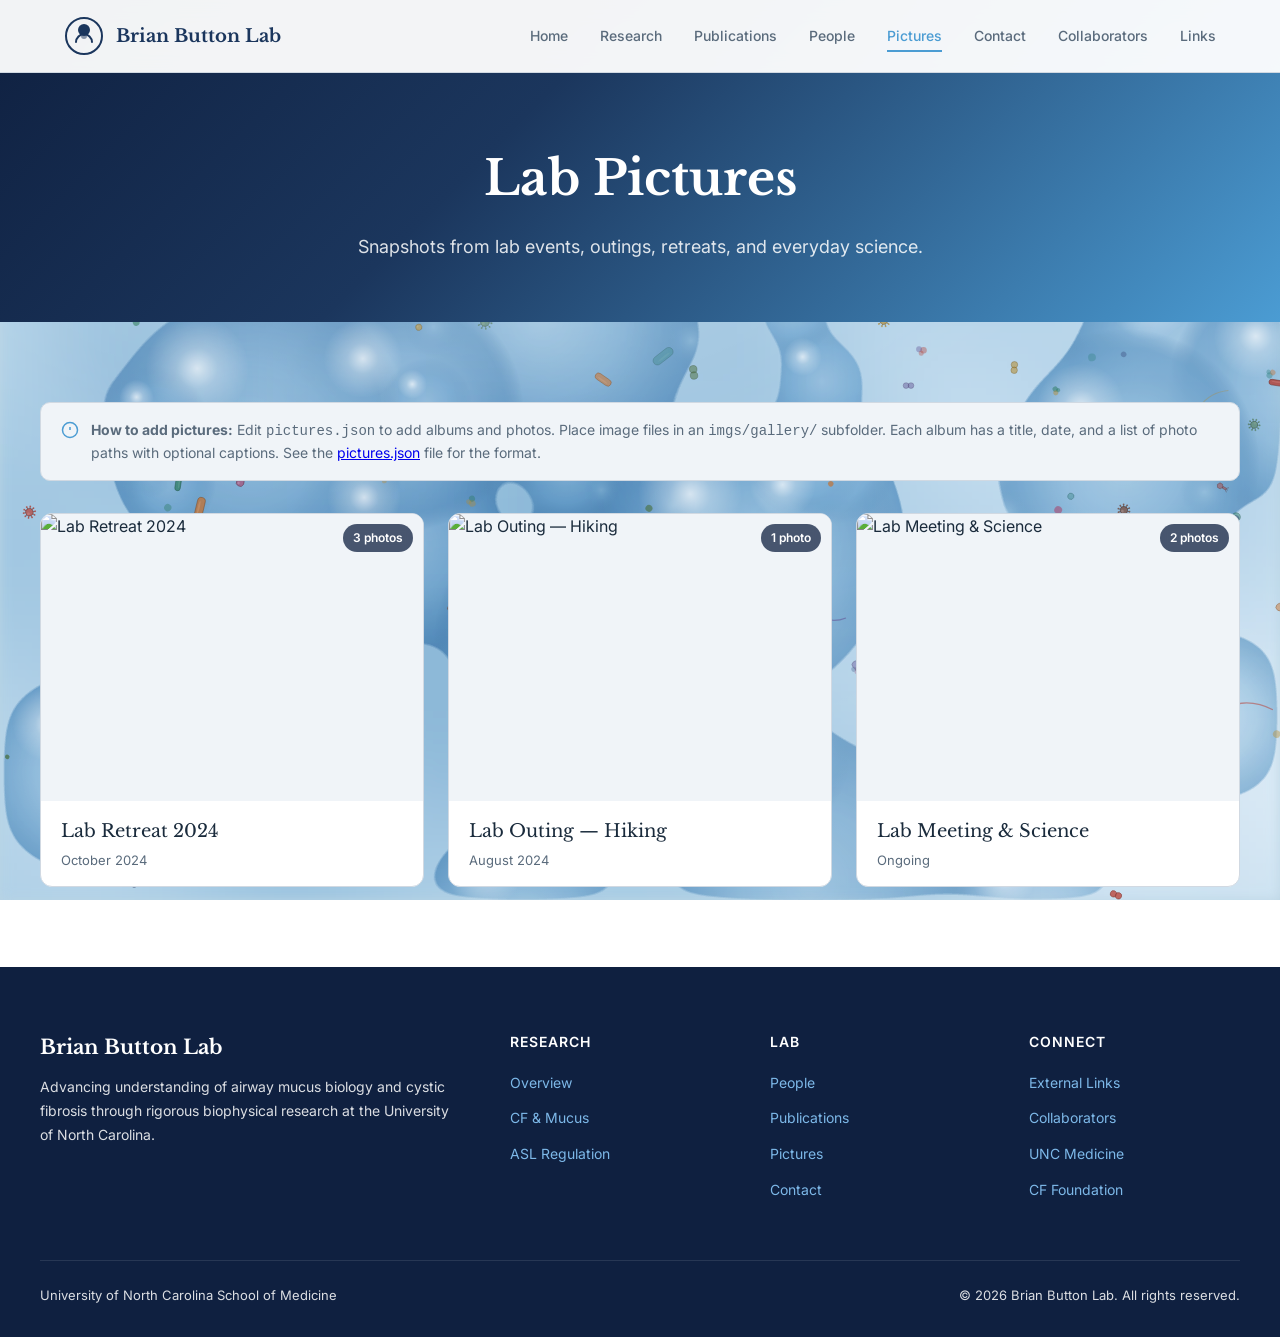
==== pictures.html @ 7db0a0fc "Add Files" ====
<!DOCTYPE html>
<html lang="en">
<head>
    <meta charset="UTF-8">
    <meta name="viewport" content="width=device-width, initial-scale=1.0">
    <title>Pictures | Brian Button Lab | UNC</title>
    <meta name="description" content="Photos from lab events, meetings, and outings at the Brian Button Lab at UNC.">
    <link rel="stylesheet" href="style.css">
    <style>
        /* ── Lightbox overlay ── */
        .lightbox {
            display: none;
            position: fixed;
            inset: 0;
            z-index: 2000;
            background: rgba(10,20,40,0.92);
            align-items: center;
            justify-content: center;
        }
        .lightbox.open { display: flex; }
        .lightbox-inner {
            position: relative;
            max-width: 90vw;
            max-height: 90vh;
            display: flex;
            flex-direction: column;
            align-items: center;
        }
        .lightbox-img {
            max-width: 90vw;
            max-height: 80vh;
            border-radius: 8px;
            object-fit: contain;
            display: block;
        }
        .lightbox-caption {
            color: rgba(255,255,255,0.8);
            font-size: 14px;
            margin-top: 12px;
            text-align: center;
        }
        .lightbox-close {
            position: absolute;
            top: -40px;
            right: 0;
            background: none;
            border: none;
            color: white;
            font-size: 28px;
            cursor: pointer;
            line-height: 1;
            opacity: 0.7;
            transition: opacity 150ms;
        }
        .lightbox-close:hover { opacity: 1; }
        .lightbox-nav {
            position: absolute;
            top: 50%;
            transform: translateY(-50%);
            background: rgba(255,255,255,0.15);
            border: none;
            color: white;
            font-size: 24px;
            width: 44px; height: 44px;
            border-radius: 50%;
            cursor: pointer;
            display: flex; align-items: center; justify-content: center;
            transition: background 150ms;
        }
        .lightbox-nav:hover { background: rgba(255,255,255,0.3); }
        .lightbox-prev { left: -56px; }
        .lightbox-next { right: -56px; }

        /* ── Album header bar ── */
        .album-header {
            display: flex;
            align-items: center;
            gap: 16px;
            margin-bottom: 32px;
        }
        .album-back {
            display: inline-flex;
            align-items: center;
            gap: 6px;
            color: var(--color-navy);
            text-decoration: none;
            font-weight: 500;
            font-size: 14px;
            cursor: pointer;
            background: none;
            border: none;
            padding: 0;
        }
        .album-back:hover { text-decoration: underline; }
        .album-header h2 {
            font-family: var(--font-heading);
            font-size: 24px;
            color: var(--color-primary);
        }

        /* ── Empty state ── */
        .empty-state {
            text-align: center;
            padding: 60px 24px;
            color: var(--color-text-muted);
        }
        .empty-state svg { margin-bottom: 16px; opacity: 0.4; }
        .empty-state p { font-size: 16px; }
        .empty-state .hint { font-size: 14px; margin-top: 8px; opacity: 0.7; }

        /* Note banner */
        .note-banner {
            background: var(--color-bg-alt);
            border: 1px solid var(--color-border);
            border-radius: 10px;
            padding: 16px 20px;
            font-size: 14px;
            color: var(--color-text-muted);
            margin-bottom: 32px;
            display: flex;
            gap: 12px;
            align-items: flex-start;
        }
        .note-banner svg { flex-shrink: 0; color: var(--color-navy); margin-top: 2px; }
    </style>
</head>
<body>

    <!-- ── Navigation ── -->
    <nav class="nav">
        <div class="nav-container">
            <a href="index.html" class="nav-logo">
                <svg class="nav-logo-icon" viewBox="0 0 40 40" fill="none">
                    <circle cx="20" cy="20" r="18" stroke="currentColor" stroke-width="2"/>
                    <circle cx="20" cy="14" r="6" fill="currentColor"/>
                    <path d="M12 26c0-4 4-8 8-8s8 4 8 8" stroke="currentColor" stroke-width="2" stroke-linecap="round"/>
                    <circle cx="20" cy="20" r="3" fill="currentColor" opacity="0.5"/>
                </svg>
                <span class="nav-logo-text">Brian Button Lab</span>
            </a>
            <ul class="nav-links" id="navLinks">
                <li><a href="index.html">Home</a></li>
                <li><a href="research.html">Research</a></li>
                <li><a href="publications.html">Publications</a></li>
                <li><a href="people.html">People</a></li>
                <li><a href="pictures.html" class="active">Pictures</a></li>
                <li><a href="contact.html">Contact</a></li>
                <li><a href="collaborators.html">Collaborators</a></li>
                <li><a href="links.html">Links</a></li>
            </ul>
            <button class="nav-toggle" id="navToggle" aria-label="Toggle menu">
                <span></span><span></span><span></span>
            </button>
        </div>
    </nav>

    <!-- ── Page Header ── -->
    <header class="page-header">
        <h1>Lab Pictures</h1>
        <p>Snapshots from lab events, outings, retreats, and everyday science.</p>
    </header>

    <!-- ── Main Content ── -->
    <section class="section">
        <div class="container">

            <div class="note-banner">
                <svg viewBox="0 0 24 24" fill="none" stroke="currentColor" stroke-width="2" width="18" height="18">
                    <circle cx="12" cy="12" r="10"/><line x1="12" y1="8" x2="12" y2="12"/>
                    <line x1="12" y1="16" x2="12.01" y2="16"/>
                </svg>
                <span>
                    <strong>How to add pictures:</strong> Edit <code>pictures.json</code> to add albums and photos.
                    Place image files in an <code>imgs/gallery/</code> subfolder. Each album has a title, date, and a list of photo paths with optional captions.
                    See the <a href="pictures.json">pictures.json</a> file for the format.
                </span>
            </div>

            <!-- Album view / Photo view rendered by JS -->
            <div id="app"></div>

        </div>
    </section>

    <!-- ── Lightbox ── -->
    <div class="lightbox" id="lightbox" role="dialog" aria-modal="true" aria-label="Image viewer">
        <div class="lightbox-inner">
            <button class="lightbox-close" id="lbClose" aria-label="Close">&times;</button>
            <button class="lightbox-nav lightbox-prev" id="lbPrev" aria-label="Previous">&#8592;</button>
            <img class="lightbox-img" id="lbImg" src="" alt="">
            <button class="lightbox-nav lightbox-next" id="lbNext" aria-label="Next">&#8594;</button>
            <div class="lightbox-caption" id="lbCaption"></div>
        </div>
    </div>

    <!-- ── Footer ── -->
    <footer class="footer">
        <div class="footer-content">
            <div class="footer-brand">
                <h3>Brian Button Lab</h3>
                <p>Advancing understanding of airway mucus biology and cystic fibrosis through rigorous biophysical research at the University of North Carolina.</p>
            </div>
            <div class="footer-links">
                <h4>Research</h4>
                <ul>
                    <li><a href="research.html">Overview</a></li>
                    <li><a href="research.html#cf-mucus">CF &amp; Mucus</a></li>
                    <li><a href="research.html#asl">ASL Regulation</a></li>
                </ul>
            </div>
            <div class="footer-links">
                <h4>Lab</h4>
                <ul>
                    <li><a href="people.html">People</a></li>
                    <li><a href="publications.html">Publications</a></li>
                    <li><a href="pictures.html">Pictures</a></li>
                    <li><a href="contact.html">Contact</a></li>
                </ul>
            </div>
            <div class="footer-links">
                <h4>Connect</h4>
                <ul>
                    <li><a href="links.html">External Links</a></li>
                                        <li><a href="collaborators.html">Collaborators</a></li>
<li><a href="https://www.med.unc.edu" target="_blank">UNC Medicine</a></li>
                    <li><a href="https://www.cff.org" target="_blank">CF Foundation</a></li>
                </ul>
            </div>
        </div>
        <div class="footer-bottom">
            <span>University of North Carolina School of Medicine</span>
            <span>&copy; 2026 Brian Button Lab. All rights reserved.</span>
        </div>
    </footer>

    <script>
        // Mobile nav
        document.getElementById('navToggle').addEventListener('click', function () {
            this.classList.toggle('active');
            document.getElementById('navLinks').classList.toggle('active');
        });

        // ── Gallery app ──
        let albums = [];
        let currentAlbum = null;
        let lightboxPhotos = [];
        let lightboxIdx = 0;

        async function loadGallery() {
            try {
                const res = await fetch('pictures.json');
                albums = await res.json();
            } catch (e) {
                albums = [];
            }
            renderAlbums();
        }

        function renderAlbums() {
            currentAlbum = null;
            const app = document.getElementById('app');
            if (!albums.length) {
                app.innerHTML = `
                    <div class="empty-state">
                        <svg viewBox="0 0 24 24" fill="none" stroke="currentColor" stroke-width="1.5" width="48" height="48">
                            <rect x="3" y="3" width="18" height="18" rx="2"/><circle cx="8.5" cy="8.5" r="1.5"/>
                            <polyline points="21 15 16 10 5 21"/>
                        </svg>
                        <p>No albums yet.</p>
                        <p class="hint">Add albums to <code>pictures.json</code> to get started.</p>
                    </div>`;
                return;
            }
            const grid = document.createElement('div');
            grid.className = 'album-grid';
            albums.forEach((album, i) => {
                const cover = album.photos && album.photos.length > 0 ? album.photos[0].src : '';
                const card = document.createElement('div');
                card.className = 'album-card';
                card.setAttribute('role', 'button');
                card.setAttribute('tabindex', '0');
                card.setAttribute('aria-label', `Open album: ${album.title}`);
                card.innerHTML = `
                    <div class="album-cover">
                        ${cover
                            ? `<img src="${cover}" alt="${album.title}" loading="lazy">`
                            : `<div class="photo-placeholder-box">No photos yet</div>`
                        }
                        <span class="album-count">${album.photos ? album.photos.length : 0} photo${album.photos && album.photos.length !== 1 ? 's' : ''}</span>
                    </div>
                    <div class="album-info">
                        <div class="album-title">${album.title}</div>
                        <div class="album-date">${album.date || ''}</div>
                    </div>
                `;
                card.addEventListener('click', () => openAlbum(i));
                card.addEventListener('keydown', e => { if (e.key === 'Enter') openAlbum(i); });
                grid.appendChild(card);
            });
            app.innerHTML = '';
            app.appendChild(grid);
        }

        function openAlbum(idx) {
            currentAlbum = albums[idx];
            lightboxPhotos = currentAlbum.photos || [];
            const app = document.getElementById('app');

            const header = document.createElement('div');
            header.className = 'album-header';
            header.innerHTML = `
                <button class="album-back" id="backBtn">
                    <svg viewBox="0 0 24 24" fill="none" stroke="currentColor" stroke-width="2" width="16" height="16">
                        <polyline points="15 18 9 12 15 6"/>
                    </svg>
                    All Albums
                </button>
                <h2>${currentAlbum.title}</h2>
            `;

            const grid = document.createElement('div');
            grid.className = 'photo-grid';

            if (!lightboxPhotos.length) {
                grid.innerHTML = `<div class="empty-state" style="grid-column:1/-1">
                    <p>No photos in this album yet.</p>
                    <p class="hint">Add photo paths to this album in <code>pictures.json</code>.</p>
                </div>`;
            } else {
                lightboxPhotos.forEach((photo, i) => {
                    const thumb = document.createElement('div');
                    thumb.className = 'photo-thumb';
                    thumb.setAttribute('role', 'button');
                    thumb.setAttribute('tabindex', '0');
                    thumb.setAttribute('aria-label', photo.caption || `Photo ${i + 1}`);
                    thumb.innerHTML = `<img src="${photo.src}" alt="${photo.caption || ''}" loading="lazy">`;
                    thumb.addEventListener('click', () => openLightbox(i));
                    thumb.addEventListener('keydown', e => { if (e.key === 'Enter') openLightbox(i); });
                    grid.appendChild(thumb);
                });
            }

            app.innerHTML = '';
            app.appendChild(header);
            app.appendChild(grid);
            document.getElementById('backBtn').addEventListener('click', renderAlbums);
            window.scrollTo({ top: 0, behavior: 'smooth' });
        }

        // ── Lightbox ──
        function openLightbox(idx) {
            lightboxIdx = idx;
            updateLightbox();
            document.getElementById('lightbox').classList.add('open');
            document.body.style.overflow = 'hidden';
        }
        function closeLightbox() {
            document.getElementById('lightbox').classList.remove('open');
            document.body.style.overflow = '';
        }
        function updateLightbox() {
            const p = lightboxPhotos[lightboxIdx];
            document.getElementById('lbImg').src = p.src;
            document.getElementById('lbImg').alt = p.caption || '';
            document.getElementById('lbCaption').textContent = p.caption || '';
            document.getElementById('lbPrev').style.display = lightboxIdx > 0 ? 'flex' : 'none';
            document.getElementById('lbNext').style.display = lightboxIdx < lightboxPhotos.length - 1 ? 'flex' : 'none';
        }
        document.getElementById('lbClose').addEventListener('click', closeLightbox);
        document.getElementById('lbPrev').addEventListener('click', () => { lightboxIdx--; updateLightbox(); });
        document.getElementById('lbNext').addEventListener('click', () => { lightboxIdx++; updateLightbox(); });
        document.getElementById('lightbox').addEventListener('click', e => { if (e.target === e.currentTarget) closeLightbox(); });
        document.addEventListener('keydown', e => {
            if (!document.getElementById('lightbox').classList.contains('open')) return;
            if (e.key === 'Escape') closeLightbox();
            if (e.key === 'ArrowLeft' && lightboxIdx > 0) { lightboxIdx--; updateLightbox(); }
            if (e.key === 'ArrowRight' && lightboxIdx < lightboxPhotos.length - 1) { lightboxIdx++; updateLightbox(); }
        });

        loadGallery();
    </script>
    <script src="mucus-bg.js"></script>
</body>
</html>
---- style.css ----
/* ============================================================
   Brian Button Lab — Unified Stylesheet
   style.css · All pages import this file
   ============================================================ */

/* ── Google Fonts ── */
@import url('https://fonts.googleapis.com/css2?family=Inter:wght@400;500;600&family=Libre+Baskerville:ital,wght@0,400;0,700;1,400&display=swap');

/* ── Design Tokens ── */
:root {
    --color-navy:          #4B9CD3;
    --color-navy-dark:     #1B365D;
    --color-carolina-blue: #7DB8E8;
    --color-white:         #FFFFFF;
    --color-unc-red:       #990000;
    --color-primary:       #1B365D;
    --color-primary-dark:  #0F2040;
    --color-secondary:     #4B9CD3;
    --color-accent:        #7DB8E8;
    --color-accent-light:  #A8D4F0;
    --color-bg-light:      #FAFBFC;
    --color-bg-alt:        #F0F4F8;
    --color-text:          #1A2B3C;
    --color-text-muted:    #5A6B7C;
    --color-border:        #D1D9E2;

    --font-heading: 'Libre Baskerville', Georgia, serif;
    --font-body:    'Inter', system-ui, -apple-system, sans-serif;

    --shadow-sm: 0 1px 3px rgba(0,0,0,0.08);
    --shadow-md: 0 4px 12px rgba(0,0,0,0.10);
    --shadow-lg: 0 8px 30px rgba(0,0,0,0.12);

    --transition-fast: 150ms ease;
    --transition-base: 300ms ease;
}

/* ── Reset ── */
*, *::before, *::after { box-sizing: border-box; margin: 0; padding: 0; }
html { scroll-behavior: smooth; }
body {
    font-family: var(--font-body);
    font-size: 16px;
    line-height: 1.6;
    color: var(--color-text);
    background: var(--color-bg-light);
    -webkit-font-smoothing: antialiased;
}

/* ============================================================
   NAVIGATION
   ============================================================ */
.nav {
    position: fixed;
    top: 0; left: 0; right: 0;
    z-index: 1000;
    background: rgba(255,255,255,0.95);
    backdrop-filter: blur(10px);
    border-bottom: 1px solid var(--color-border);
}
.nav-container {
    max-width: 1200px;
    margin: 0 auto;
    padding: 0 24px;
    display: flex;
    justify-content: space-between;
    align-items: center;
    height: 72px;
}
.nav-logo {
    display: flex;
    align-items: center;
    gap: 12px;
    text-decoration: none;
    color: var(--color-primary);
}
.nav-logo-icon { width: 40px; height: 40px; }
.nav-logo-text {
    font-family: var(--font-heading);
    font-size: 18px;
    font-weight: 700;
}
.nav-links {
    display: flex;
    gap: 32px;
    list-style: none;
}
.nav-links a {
    text-decoration: none;
    color: var(--color-text-muted);
    font-size: 14px;
    font-weight: 500;
    padding: 8px 0;
    position: relative;
    transition: var(--transition-fast);
}
.nav-links a::after {
    content: '';
    position: absolute;
    bottom: 0; left: 0;
    width: 0; height: 2px;
    background: var(--color-navy);
    transition: var(--transition-base);
}
.nav-links a:hover,
.nav-links a.active { color: var(--color-navy); }
.nav-links a:hover::after,
.nav-links a.active::after { width: 100%; }
.nav-toggle {
    display: none;
    flex-direction: column;
    gap: 5px;
    background: none;
    border: none;
    cursor: pointer;
    padding: 8px;
}
.nav-toggle span {
    width: 24px; height: 2px;
    background: var(--color-text);
    transition: var(--transition-fast);
}

/* ============================================================
   HERO (index.html only)
   ============================================================ */
.hero {
    min-height: 80vh;
    display: flex;
    align-items: center;
    justify-content: center;
    position: relative;
    overflow: hidden;
    background: linear-gradient(135deg, var(--color-primary-dark) 0%, var(--color-primary) 40%, var(--color-navy) 100%);
    padding-top: 72px;
}
.hero-bg { position: absolute; inset: 0; opacity: 0.12; }
.hero-bg img { width: 100%; height: 100%; object-fit: cover; }
.hero-content {
    position: relative;
    z-index: 1;
    text-align: center;
    padding: 60px 24px;
    max-width: 900px;
}
.hero-badge {
    display: inline-flex;
    align-items: center;
    gap: 8px;
    background: rgba(255,255,255,0.15);
    padding: 8px 16px;
    border-radius: 100px;
    color: rgba(255,255,255,0.9);
    font-size: 13px;
    font-weight: 500;
    margin-bottom: 32px;
    backdrop-filter: blur(4px);
}
.hero-title {
    font-family: var(--font-heading);
    font-size: clamp(32px, 6vw, 56px);
    font-weight: 700;
    color: var(--color-white);
    line-height: 1.15;
    margin-bottom: 24px;
}
.hero-subtitle {
    font-size: clamp(18px, 2.5vw, 22px);
    color: rgba(255,255,255,0.85);
    max-width: 700px;
    margin: 0 auto 40px;
    line-height: 1.6;
}
.hero-cta {
    display: inline-flex;
    align-items: center;
    gap: 8px;
    background: var(--color-white);
    color: var(--color-primary);
    padding: 16px 32px;
    border-radius: 8px;
    text-decoration: none;
    font-weight: 600;
    font-size: 15px;
    transition: var(--transition-base);
}
.hero-cta:hover { transform: translateY(-2px); box-shadow: var(--shadow-lg); }

/* ============================================================
   PAGE HEADER (interior pages)
   ============================================================ */
.page-header {
    background: linear-gradient(135deg, var(--color-primary-dark) 0%, var(--color-primary) 40%, var(--color-navy) 100%);
    padding: 140px 24px 60px;
    text-align: center;
}
.page-header h1 {
    font-family: var(--font-heading);
    font-size: clamp(32px, 5vw, 48px);
    color: white;
    margin-bottom: 16px;
}
.page-header p {
    color: rgba(255,255,255,0.85);
    max-width: 600px;
    margin: 0 auto;
    font-size: 18px;
}

/* ============================================================
   LAYOUT UTILITIES
   ============================================================ */
.section { padding: 80px 24px; }
.section-alt { background: var(--color-bg-alt); }
.container { max-width: 1200px; margin: 0 auto; }
.container--narrow { max-width: 900px; margin: 0 auto; }

.section-header { text-align: center; margin-bottom: 48px; }
.section-label {
    font-size: 13px;
    font-weight: 600;
    text-transform: uppercase;
    letter-spacing: 1.5px;
    color: var(--color-navy);
    margin-bottom: 16px;
}
.section-title {
    font-family: var(--font-heading);
    font-size: clamp(28px, 4vw, 38px);
    font-weight: 700;
    color: var(--color-text);
    margin-bottom: 16px;
}
.section-subtitle {
    font-size: 18px;
    color: var(--color-text-muted);
    max-width: 600px;
    margin: 0 auto;
}

/* ============================================================
   INFO SECTION CARD (shared across pages)
   ============================================================ */
.info-section {
    background: white;
    border-radius: 16px;
    padding: 40px;
    margin-bottom: 32px;
    border: 1px solid var(--color-border);
}
.info-section h2 {
    font-family: var(--font-heading);
    font-size: 24px;
    color: var(--color-primary);
    margin-bottom: 20px;
    padding-bottom: 16px;
    border-bottom: 2px solid var(--color-navy);
}
.info-section p { color: var(--color-text-muted); margin-bottom: 16px; line-height: 1.8; }
.info-section p:last-child { margin-bottom: 0; }
.info-section ul { list-style: none; padding: 0; }
.info-section li {
    padding: 12px 0;
    border-bottom: 1px solid var(--color-border);
    color: var(--color-text-muted);
}
.info-section li:last-child { border-bottom: none; }
.info-section strong { color: var(--color-text); }

/* ============================================================
   HOME PAGE — ABOUT SECTION
   ============================================================ */
.about-grid {
    display: grid;
    grid-template-columns: 1fr 1fr;
    gap: 64px;
    align-items: center;
}
.about-content p { color: var(--color-text-muted); margin-bottom: 20px; line-height: 1.8; }
.about-image { border-radius: 16px; overflow: hidden; box-shadow: var(--shadow-lg); }
.about-image img { width: 100%; height: auto; display: block; }

.mission-box {
    background: linear-gradient(135deg, var(--color-primary) 0%, var(--color-navy) 100%);
    border-radius: 24px;
    padding: 48px;
    color: white;
    margin-top: 48px;
}
.mission-box h3 { font-family: var(--font-heading); font-size: 24px; margin-bottom: 16px; }
.mission-box p { opacity: 0.9; line-height: 1.8; font-size: 17px; }

/* ============================================================
   HOME PAGE — RESEARCH CARDS
   ============================================================ */
.research-preview {
    display: grid;
    grid-template-columns: repeat(3, 1fr);
    gap: 24px;
}
.research-card {
    background: var(--color-white);
    border-radius: 12px;
    padding: 28px;
    border: 1px solid var(--color-border);
    transition: var(--transition-base);
}
.research-card:hover {
    transform: translateY(-4px);
    box-shadow: var(--shadow-md);
    border-color: var(--color-navy);
}
.research-card-icon {
    width: 48px; height: 48px;
    background: linear-gradient(135deg, var(--color-primary) 0%, var(--color-navy) 100%);
    border-radius: 10px;
    display: flex; align-items: center; justify-content: center;
    margin-bottom: 16px;
    color: white;
}
.research-card-title { font-family: var(--font-heading); font-size: 18px; font-weight: 700; margin-bottom: 12px; color: var(--color-text); }
.research-card-desc { font-size: 14px; color: var(--color-text-muted); line-height: 1.7; }
.research-card-link { display: inline-block; margin-top: 16px; color: var(--color-navy); font-weight: 500; text-decoration: none; font-size: 14px; }
.research-card-link:hover { text-decoration: underline; }

/* ============================================================
   CTA SECTIONS
   ============================================================ */
.cta-section {
    background: var(--color-primary-dark);
    color: white;
    text-align: center;
    padding: 80px 24px;
}
.cta-section h2 { font-family: var(--font-heading); font-size: 32px; margin-bottom: 16px; }
.cta-section p { opacity: 0.9; margin-bottom: 32px; max-width: 600px; margin-left: auto; margin-right: auto; }
.cta-buttons { display: flex; gap: 16px; justify-content: center; flex-wrap: wrap; }
.cta-btn, .btn {
    padding: 14px 28px;
    border-radius: 8px;
    text-decoration: none;
    font-weight: 600;
    font-size: 15px;
    transition: var(--transition-base);
    display: inline-flex;
    align-items: center;
    gap: 8px;
    cursor: pointer;
    border: none;
}
.cta-btn-primary, .btn-primary {
    background: var(--color-white);
    color: var(--color-primary);
}
.cta-btn-primary:hover, .btn-primary:hover { transform: translateY(-2px); box-shadow: var(--shadow-lg); }
.cta-btn-secondary {
    background: transparent;
    color: var(--color-white);
    border: 2px solid rgba(255,255,255,0.5);
}
.cta-btn-secondary:hover { border-color: var(--color-white); }

/* CTA box (used on People page) */
.cta-box {
    background: linear-gradient(135deg, var(--color-primary) 0%, var(--color-navy) 100%);
    border-radius: 16px;
    padding: 40px;
    color: white;
    margin-bottom: 32px;
    display: flex;
    align-items: center;
    justify-content: space-between;
    gap: 32px;
    flex-wrap: wrap;
}
.cta-box h2 { font-family: var(--font-heading); font-size: 24px; margin-bottom: 8px; }
.cta-box p { opacity: 0.9; font-size: 15px; max-width: 480px; }
.cta-box .cta-btn {
    background: white;
    color: var(--color-primary);
    white-space: nowrap;
}
.cta-box .cta-btn:hover { transform: translateY(-2px); box-shadow: 0 8px 24px rgba(0,0,0,0.15); }

/* ============================================================
   PEOPLE PAGE
   ============================================================ */

/* PI card */
.pi-card {
    display: grid;
    grid-template-columns: 220px 1fr;
    gap: 36px;
    align-items: start;
}
.pi-card .photo-wrap {
    border-radius: 10px;
    overflow: hidden;
    border: 1px solid var(--color-border);
    background: var(--color-bg-alt);
    aspect-ratio: 4/5;
    display: flex; align-items: center; justify-content: center;
}
.pi-card .photo-wrap img { width: 100%; height: 100%; object-fit: cover; display: block; }
.pi-card .photo-wrap img[src=""],
.pi-card .photo-wrap img:not([src]) { display: none; }
.pi-card .photo-wrap .photo-placeholder { font-size: 13px; color: var(--color-text-muted); text-align: center; padding: 16px; }
.pi-card .pi-titles { font-size: 13px; color: var(--color-text-muted); line-height: 1.8; margin-bottom: 16px; text-transform: uppercase; letter-spacing: 0.05em; }
.pi-card .pi-name { font-family: var(--font-heading); font-size: 28px; color: var(--color-primary); margin-bottom: 4px; }
.pi-card .pi-meta-list { list-style: none; padding: 0; margin-top: 20px; border-top: 1px solid var(--color-border); }
.pi-card .pi-meta-list li { padding: 10px 0; border-bottom: 1px solid var(--color-border); display: flex; gap: 16px; font-size: 14px; color: var(--color-text-muted); }
.pi-card .pi-meta-list li:last-child { border-bottom: none; }
.pi-card .pi-meta-list strong { color: var(--color-text); min-width: 100px; flex-shrink: 0; }
.pi-card .pi-meta-list a { color: var(--color-navy); text-decoration: none; }
.pi-card .pi-meta-list a:hover { text-decoration: underline; }

/* Member list — vertical */
.member-list { display: flex; flex-direction: column; gap: 20px; }
.member-row {
    display: grid;
    grid-template-columns: auto 1fr;
    gap: 24px;
    align-items: start;
    background: white;
    border-radius: 12px;
    border: 1px solid var(--color-border);
    padding: 20px;
    transition: var(--transition-base);
}
.member-row:hover { box-shadow: var(--shadow-md); border-color: var(--color-navy); }
.member-row .photo-wrap {
    border-radius: 8px;
    overflow: hidden;
    border: 1px solid var(--color-border);
    background: var(--color-bg-alt);
    height: 275px;
    display: flex; align-items: center; justify-content: center;
}
.member-row .photo-wrap img { height: 100%; width: auto; object-fit: contain; display: block; }
.member-row .photo-wrap img[src=""],
.member-row .photo-wrap img:not([src]) { display: none; }
.member-row .photo-placeholder { font-size: 11px; color: var(--color-text-muted); text-align: center; padding: 8px; line-height: 1.4; }
.member-row .member-info { display: flex; flex-direction: column; justify-content: center; }
.member-row .member-role { font-size: 11px; font-weight: 600; text-transform: uppercase; letter-spacing: 1.2px; color: var(--color-navy); margin-bottom: 4px; }
.member-row .member-name { font-family: var(--font-heading); font-size: 20px; color: var(--color-text); margin-bottom: 8px; }
.member-row .member-bio { font-size: 14px; color: var(--color-text-muted); line-height: 1.7; }

/* ============================================================
   PUBLICATIONS PAGE
   ============================================================ */
.pub-layout {
    display: grid;
    grid-template-columns: 200px 1fr;
    gap: 48px;
    align-items: start;
}
.pub-sidebar {
    position: sticky;
    top: 96px;
}
.pub-sidebar h3 {
    font-family: var(--font-heading);
    font-size: 14px;
    color: var(--color-text-muted);
    text-transform: uppercase;
    letter-spacing: 1px;
    margin-bottom: 16px;
}
.pub-sidebar a {
    display: block;
    padding: 6px 10px;
    border-radius: 6px;
    color: var(--color-text-muted);
    text-decoration: none;
    font-size: 14px;
    transition: var(--transition-fast);
}
.pub-sidebar a:hover, .pub-sidebar a.active {
    background: var(--color-bg-alt);
    color: var(--color-navy);
}
.pub-year {
    margin-bottom: 40px;
    background: white;
    border-radius: 16px;
    border: 1px solid var(--color-border);
    overflow: hidden;
}
.pub-year__head {
    display: flex;
    align-items: baseline;
    gap: 16px;
    padding: 20px 28px;
    background: var(--color-bg-alt);
    border-bottom: 1px solid var(--color-border);
}
.pub-year__num { font-family: var(--font-heading); font-size: 22px; color: var(--color-primary); font-weight: 700; }
.pub-year__count { font-size: 13px; color: var(--color-text-muted); }
.pub-list { list-style: none; padding: 0; margin: 0; counter-reset: pub-counter; }
.pub {
    padding: 20px 28px;
    border-bottom: 1px solid var(--color-border);
}
.pub:last-child { border-bottom: none; }
.pub__title a {
    color: var(--color-text);
    font-weight: 600;
    font-size: 15px;
    text-decoration: none;
    line-height: 1.5;
}
.pub__title a:hover { color: var(--color-navy); }
.pub__authors { font-size: 13px; color: var(--color-text-muted); margin-top: 6px; line-height: 1.5; }
.pub__authors strong { color: var(--color-text); }
.pub__cite { font-size: 12px; color: var(--color-text-muted); margin-top: 4px; font-style: italic; }
.pub__pmid { font-style: normal; color: var(--color-navy); font-weight: 500; margin-left: 8px; }
.pubs-foot { text-align: center; padding: 40px 0; color: var(--color-text-muted); font-size: 14px; }
.pubs-foot a.btn {
    margin-top: 16px;
    background: var(--color-primary);
    color: white;
    padding: 12px 24px;
    border-radius: 8px;
    text-decoration: none;
    font-weight: 600;
}
.pubs-foot a.btn:hover { background: var(--color-navy); }
.pubs-foot .arrow { margin-left: 4px; }

/* ============================================================
   PICTURES PAGE
   ============================================================ */
.album-grid {
    display: grid;
    grid-template-columns: repeat(3, 1fr);
    gap: 24px;
}
.album-card {
    background: white;
    border-radius: 12px;
    border: 1px solid var(--color-border);
    overflow: hidden;
    transition: var(--transition-base);
    cursor: pointer;
}
.album-card:hover { transform: translateY(-4px); box-shadow: var(--shadow-md); border-color: var(--color-navy); }
.album-cover {
    aspect-ratio: 4/3;
    background: var(--color-bg-alt);
    overflow: hidden;
    position: relative;
}
.album-cover img { width: 100%; height: 100%; object-fit: cover; display: block; }
.album-cover .album-count {
    position: absolute;
    top: 10px; right: 10px;
    background: rgba(15,32,64,0.75);
    color: white;
    font-size: 12px;
    font-weight: 600;
    padding: 4px 10px;
    border-radius: 100px;
    backdrop-filter: blur(4px);
}
.album-info { padding: 16px 20px; }
.album-title { font-family: var(--font-heading); font-size: 18px; color: var(--color-text); margin-bottom: 4px; }
.album-date { font-size: 13px; color: var(--color-text-muted); }

/* Lightbox / photo grid */
.photo-grid {
    display: grid;
    grid-template-columns: repeat(auto-fill, minmax(280px, 1fr));
    gap: 16px;
    margin-top: 32px;
}
.photo-thumb {
    aspect-ratio: 4/3;
    border-radius: 10px;
    overflow: hidden;
    border: 1px solid var(--color-border);
    cursor: pointer;
    transition: var(--transition-base);
}
.photo-thumb:hover { transform: scale(1.02); box-shadow: var(--shadow-md); }
.photo-thumb img { width: 100%; height: 100%; object-fit: cover; display: block; }
.photo-placeholder-box {
    width: 100%; height: 100%;
    background: var(--color-bg-alt);
    display: flex; align-items: center; justify-content: center;
    color: var(--color-text-muted); font-size: 13px;
}

/* Upload area */
.upload-area {
    border: 2px dashed var(--color-border);
    border-radius: 12px;
    padding: 48px;
    text-align: center;
    transition: var(--transition-base);
    cursor: pointer;
    margin-bottom: 32px;
}
.upload-area:hover, .upload-area.drag-over {
    border-color: var(--color-navy);
    background: var(--color-bg-alt);
}
.upload-area svg { color: var(--color-text-muted); margin-bottom: 12px; }
.upload-area p { color: var(--color-text-muted); font-size: 15px; }
.upload-area .upload-hint { font-size: 13px; color: var(--color-text-muted); margin-top: 8px; }

/* ============================================================
   RESEARCH PAGE
   ============================================================ */
.topic-section {
    background: white;
    border-radius: 16px;
    border: 1px solid var(--color-border);
    padding: 40px;
    margin-bottom: 32px;
}
.topic-section h2 {
    font-family: var(--font-heading);
    font-size: 26px;
    color: var(--color-primary);
    margin-bottom: 16px;
    padding-bottom: 16px;
    border-bottom: 2px solid var(--color-navy);
}
.topic-section p { color: var(--color-text-muted); line-height: 1.8; margin-bottom: 16px; }
.topic-section p:last-child { margin-bottom: 0; }

/* ============================================================
   CONTACT PAGE
   ============================================================ */
.contact-grid {
    display: grid;
    grid-template-columns: 1fr 1fr;
    gap: 32px;
}
.contact-item {
    display: flex;
    gap: 16px;
    align-items: flex-start;
}
.contact-icon {
    width: 44px; height: 44px;
    background: var(--color-bg-alt);
    border-radius: 10px;
    display: flex; align-items: center; justify-content: center;
    flex-shrink: 0;
    color: var(--color-navy);
}
.contact-label { font-size: 13px; color: var(--color-text-muted); margin-bottom: 4px; text-transform: uppercase; letter-spacing: 0.06em; }
.contact-value { color: var(--color-text); font-weight: 500; font-size: 15px; }
.contact-value a { color: var(--color-navy); text-decoration: none; }
.contact-value a:hover { text-decoration: underline; }

/* ============================================================
   LINKS PAGE
   ============================================================ */
.links-grid {
    display: grid;
    grid-template-columns: repeat(2, 1fr);
    gap: 16px;
}
.link-card {
    display: flex;
    align-items: center;
    gap: 16px;
    background: white;
    border-radius: 10px;
    border: 1px solid var(--color-border);
    padding: 16px 20px;
    text-decoration: none;
    transition: var(--transition-base);
}
.link-card:hover { border-color: var(--color-navy); box-shadow: var(--shadow-sm); }
.link-card-icon {
    width: 40px; height: 40px;
    background: var(--color-bg-alt);
    border-radius: 8px;
    display: flex; align-items: center; justify-content: center;
    color: var(--color-navy);
    flex-shrink: 0;
}
.link-card-title { font-weight: 600; color: var(--color-text); font-size: 15px; }
.link-card-desc { font-size: 13px; color: var(--color-text-muted); }

/* ============================================================
   FOOTER
   ============================================================ */
.footer {
    background: var(--color-primary-dark);
    color: rgba(255,255,255,0.85);
    padding: 64px 24px 32px;
}
.footer-content {
    max-width: 1200px;
    margin: 0 auto;
    display: grid;
    grid-template-columns: 2fr 1fr 1fr 1fr;
    gap: 48px;
}
.footer-brand h3 { font-family: var(--font-heading); font-size: 20px; color: white; margin-bottom: 12px; }
.footer-brand p { font-size: 14px; line-height: 1.7; }
.footer-links h4 { font-size: 14px; font-weight: 600; color: white; margin-bottom: 16px; text-transform: uppercase; letter-spacing: 1px; }
.footer-links ul { list-style: none; }
.footer-links li { margin-bottom: 10px; }
.footer-links a { color: var(--color-carolina-blue); text-decoration: none; font-size: 14px; transition: var(--transition-fast); }
.footer-links a:hover { color: white; }
.footer-bottom {
    max-width: 1200px;
    margin: 48px auto 0;
    padding-top: 24px;
    border-top: 1px solid rgba(255,255,255,0.1);
    display: flex;
    justify-content: space-between;
    align-items: center;
    font-size: 13px;
}

/* ============================================================
   RESPONSIVE
   ============================================================ */
@media (max-width: 1024px) {
    .about-grid { grid-template-columns: 1fr; gap: 40px; }
    .research-preview { grid-template-columns: repeat(2, 1fr); }
    .footer-content { grid-template-columns: 1fr 1fr; }
    .pub-layout { grid-template-columns: 1fr; }
    .pub-sidebar { position: static; display: flex; flex-wrap: wrap; gap: 8px; }
    .pub-sidebar h3 { width: 100%; }
    .album-grid { grid-template-columns: repeat(2, 1fr); }
    .contact-grid { grid-template-columns: 1fr; }
}
@media (max-width: 768px) {
    .nav-links {
        display: none;
        position: absolute;
        top: 72px; left: 0; right: 0;
        background: white;
        flex-direction: column;
        padding: 24px;
        gap: 16px;
        border-bottom: 1px solid var(--color-border);
    }
    .nav-links.active { display: flex; }
    .nav-toggle { display: flex; }
    .nav-toggle.active span:nth-child(1) { transform: rotate(45deg) translate(5px, 5px); }
    .nav-toggle.active span:nth-child(2) { opacity: 0; }
    .nav-toggle.active span:nth-child(3) { transform: rotate(-45deg) translate(5px, -5px); }
    .section { padding: 60px 20px; }
    .research-preview { grid-template-columns: 1fr; }
    .footer-content { grid-template-columns: 1fr; }
    .footer-bottom { flex-direction: column; gap: 16px; text-align: center; }
    .hero { min-height: 70vh; }
    .pi-card { grid-template-columns: 1fr; }
    .cta-box { flex-direction: column; }
    .album-grid { grid-template-columns: 1fr; }
    .links-grid { grid-template-columns: 1fr; }
    .member-row { grid-template-columns: 1fr; justify-items: center; text-align: center; }
    .member-row .photo-wrap { height: 200px; }
    .member-row .member-info { text-align: center; }
    .member-row .member-role { margin-top: 8px; }
}
@media (max-width: 480px) {
    .info-section { padding: 24px; }
    .topic-section { padding: 24px; }
}
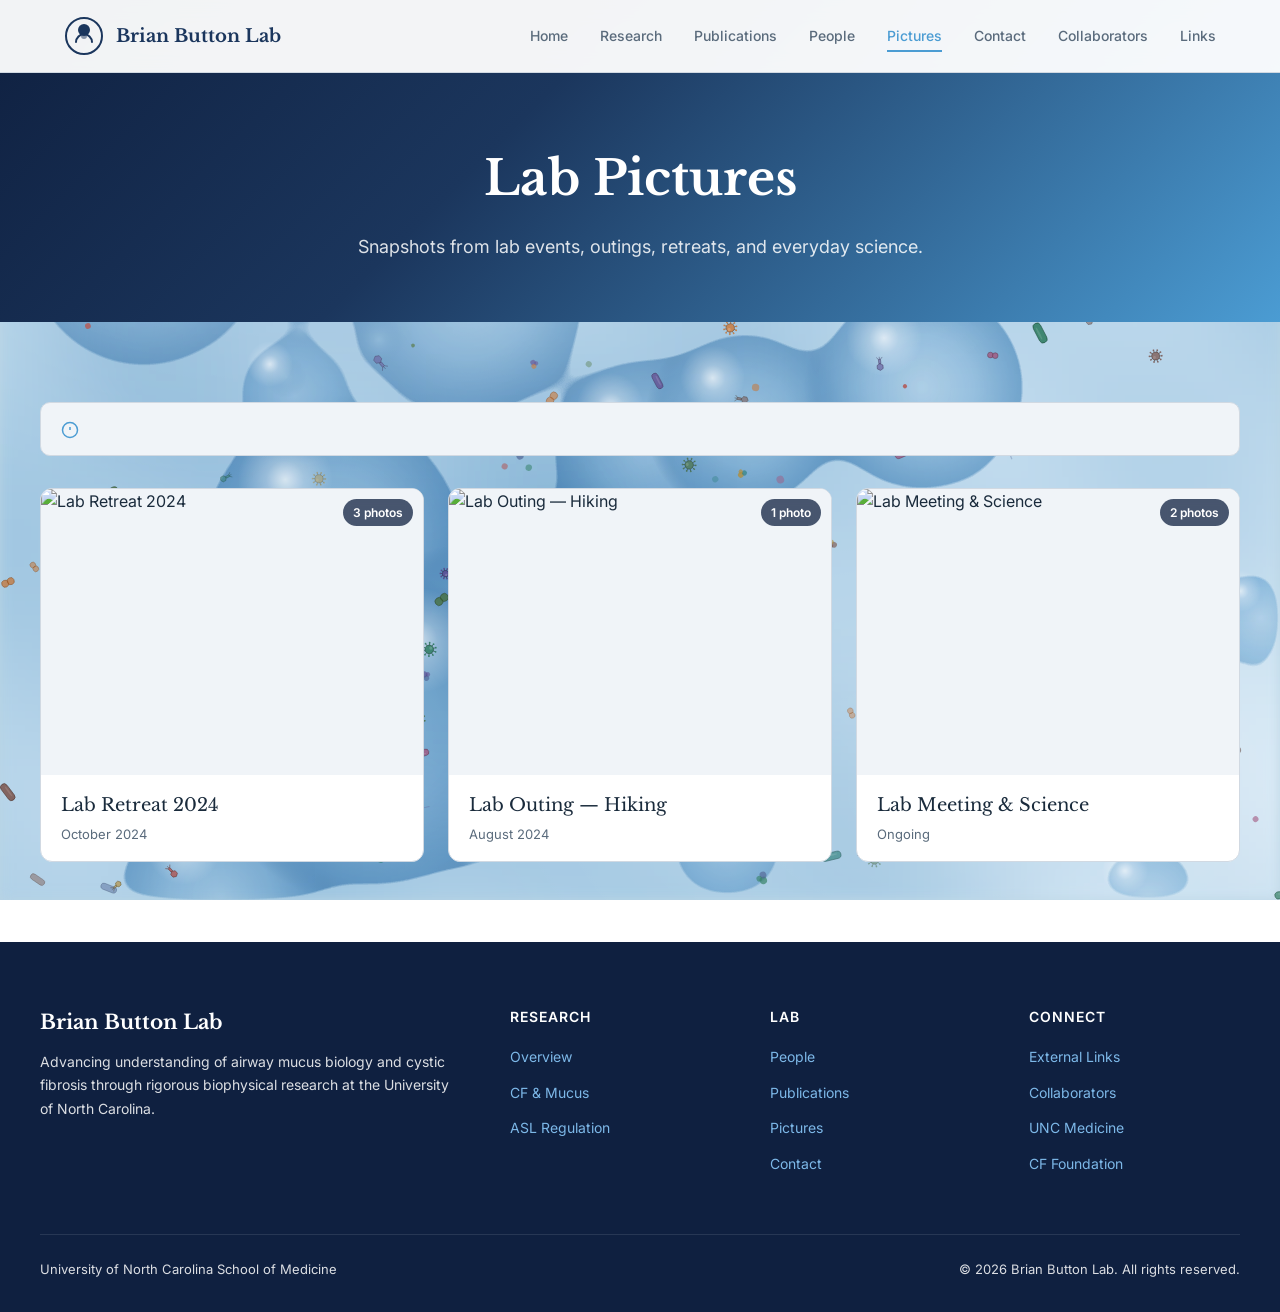
==== commit ca4d70f3: "Update pictures.html" ====
--- a/pictures.html
+++ b/pictures.html
@@ -170,9 +170,7 @@
                     <line x1="12" y1="16" x2="12.01" y2="16"/>
                 </svg>
                 <span>
-                    <strong>How to add pictures:</strong> Edit <code>pictures.json</code> to add albums and photos.
-                    Place image files in an <code>imgs/gallery/</code> subfolder. Each album has a title, date, and a list of photo paths with optional captions.
-                    See the <a href="pictures.json">pictures.json</a> file for the format.
+
                 </span>
             </div>
 
